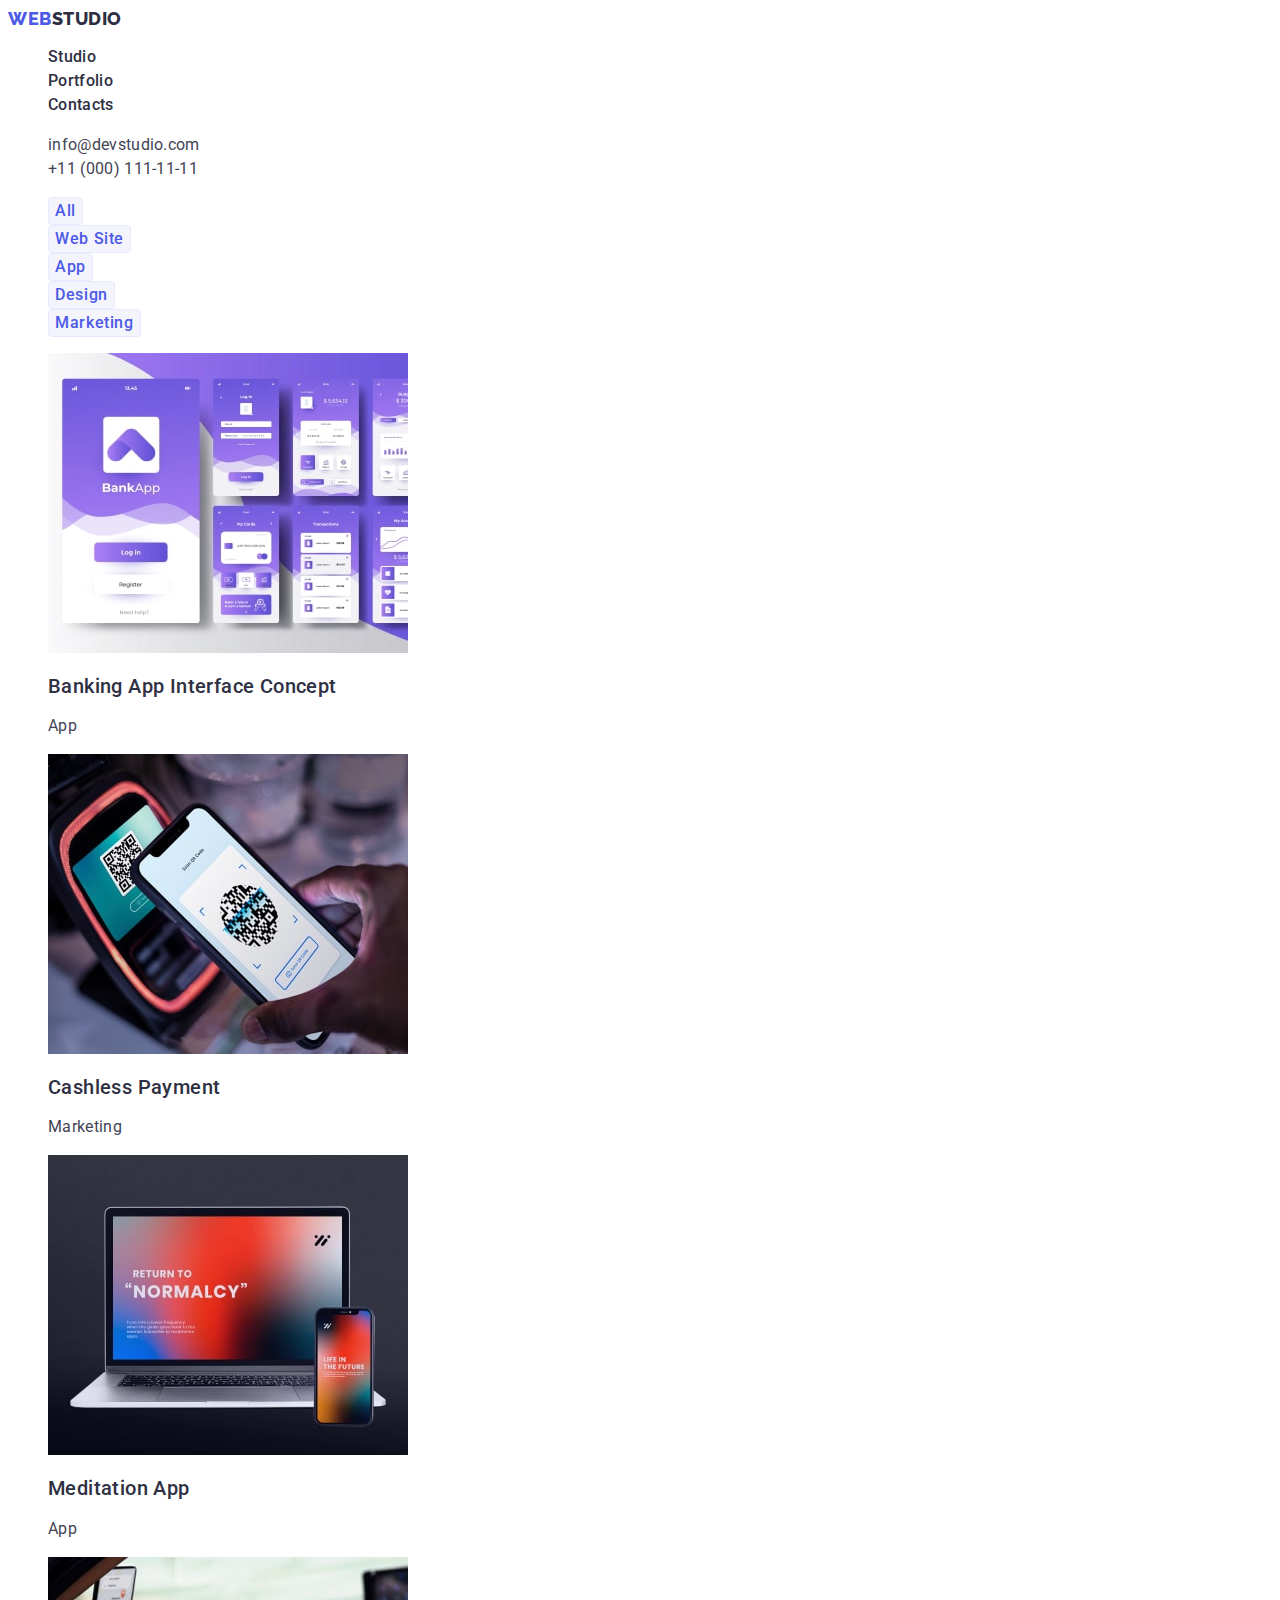
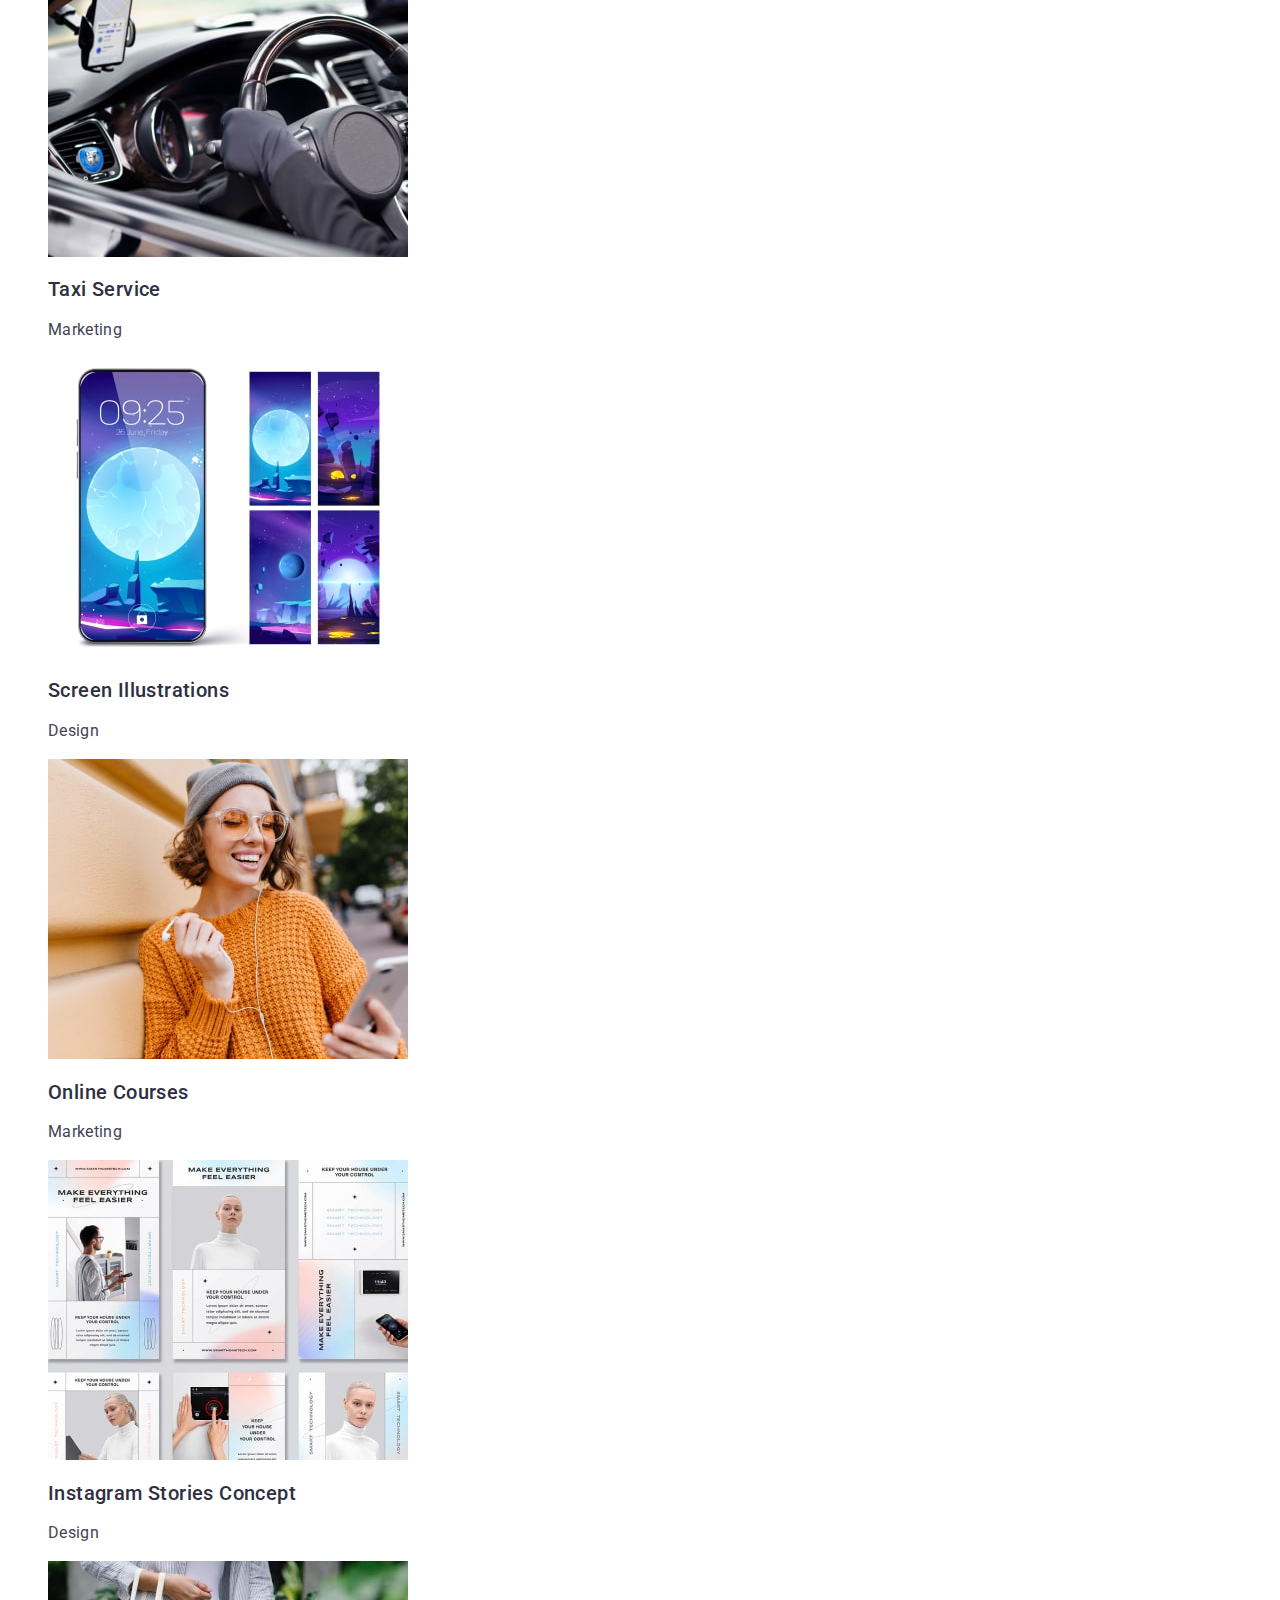
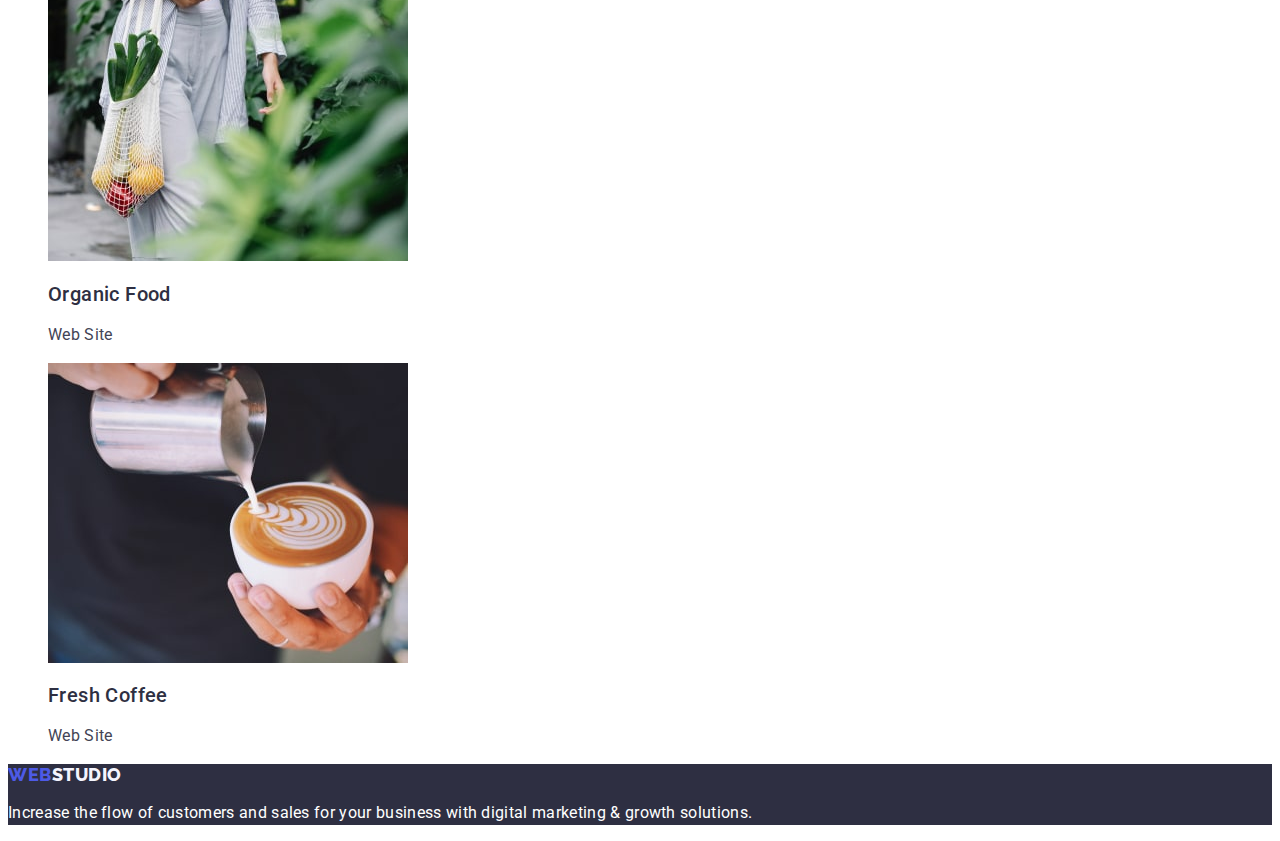
==== portfolio.html @ 47b06391 "Initial commit" ====
<!DOCTYPE html>
<html lang="en">
  <head>
    <meta charset="UTF-8" />
    <meta http-equiv="X-UA-Compatible" content="IE=edge" />
    <meta name="viewport" content="width=device-width, initial-scale=1.0" />
    <title>Портфоліо</title>
    <link rel="preconnect" href="https://fonts.googleapis.com" />
    <link rel="preconnect" href="https://fonts.gstatic.com" crossorigin />
    <link
      href="https://fonts.googleapis.com/css2?family=Raleway:wght@800&family=Roboto:wght@400;500;700;900&display=swap"
      rel="stylesheet"
    />
    <link rel="stylesheet" href="./css/styles.css" />
  </head>
  <body>
    <header class="header">
      <nav class="header-nav">
        <a class="logo link" href="./index.html"
          >Web<span class="header-logo">Studio</span></a
        >
        <ul class="heder-nav-list list">
          <li class="heder-nav-item">
            <a class="heder-nav-link link" href="./index.html">Studio</a>
          </li>
          <li class="heder-nav-item">
            <a class="heder-nav-link link" href="./portfolio.html">Portfolio</a>
          </li>
          <li class="heder-nav-item">
            <a class="heder-nav-link link" href="">Contacts</a>
          </li>
        </ul>
      </nav>
      <address class="contacts">
        <ul class="contacts-list list">
          <li class="contacts-item">
            <a class="contacts-link link" href="mailto:info@devstudio.com"
              >info@devstudio.com</a
            >
          </li>
          <li class="contacts-item">
            <a class="contacts-link link" href="tel:+110001111111"
              >+11 (000) 111-11-11</a
            >
          </li>
        </ul>
      </address>
    </header>
    <main>
      <section class="gallery">
        <h1 hidden>Gallery</h1>
        <ul class="gallery-filters-list list">
          <li class="gallery-filters-item">
            <button class="gallery-filters-btn" type="button">All</button>
          </li>
          <li class="gallery-filters-item">
            <button class="gallery-filters-btn" type="button">Web Site</button>
          </li>
          <li class="gallery-filters-item">
            <button class="gallery-filters-btn" type="button">App</button>
          </li>
          <li class="gallery-filters-item">
            <button class="gallery-filters-btn" type="button">Design</button>
          </li>
          <li class="gallery-filters-item">
            <button class="gallery-filters-btn" type="button">Marketing</button>
          </li>
        </ul>
        <ul class="gallery-list list">
          <li class="gallery-item">
            <a class="link" href="">
              <img
                src="./images/portfolio/portfolio-1.jpg"
                alt="Banking App"
                width="360"
                height="300"
              />
              <h2 class="gallery-list-title">Banking App Interface Concept</h2>
              <p class="gallery-list-text">App</p>
            </a>
          </li>
          <li class="gallery-item">
            <a class="link" href="">
              <img
                src="./images/portfolio/portfolio-2.jpg"
                alt="Cashless Payment"
                width="360"
                height="300"
              />
              <h2 class="gallery-list-title">Cashless Payment</h2>
              <p class="gallery-list-text">Marketing</p>
            </a>
          </li>
          <li class="gallery-item">
            <a class="link" href="">
              <img
                src="./images/portfolio/portfolio-3.jpg"
                alt="Meditation App"
                width="360"
                height="300"
              />
              <h2 class="gallery-list-title">Meditation App</h2>
              <p class="gallery-list-text">App</p>
            </a>
          </li>
          <li class="gallery-item">
            <a class="link" href="">
              <img
                src="./images/portfolio/portfolio-4.jpg"
                alt="car"
                width="360"
                height="300"
              />
              <h2 class="gallery-list-title">Taxi Service</h2>
              <p class="gallery-list-text">Marketing</p>
            </a>
          </li>
          <li class="gallery-item">
            <a class="link" href="">
              <img
                src="./images/portfolio/portfolio-5.jpg"
                alt="Screen Illustrations"
                width="360"
                height="300"
              />
              <h2 class="gallery-list-title">Screen Illustrations</h2>
              <p class="gallery-list-text">Design</p>
            </a>
          </li>
          <li class="gallery-item">
            <a class="link" href="">
              <img
                src="./images/portfolio/portfolio-6.jpg"
                alt="girl with phone"
                width="360"
                height="300"
              />
              <h2 class="gallery-list-title">Online Courses</h2>
              <p class="gallery-list-text">Marketing</p>
            </a>
          </li>
          <li class="gallery-item">
            <a class="link" href="">
              <img
                src="./images/portfolio/portfolio-7.jpg"
                alt="Instagram Stories "
                width="360"
                height="300"
              />
              <h2 class="gallery-list-title">Instagram Stories Concept</h2>
              <p class="gallery-list-text">Design</p></a
            >
          </li>
          <li class="gallery-item">
            <a class="link" href="">
              <img
                src="./images/portfolio/portfolio-8.jpg"
                alt="Organic Food"
                width="360"
                height="300"
              />
              <h2 class="gallery-list-title">Organic Food</h2>
              <p class="gallery-list-text">Web Site</p></a
            >
          </li>
          <li class="gallery-item">
            <a class="link" href="">
              <img
                src="./images/portfolio/portfolio-9.jpg"
                alt="barista makes cappuccino"
                width="360"
                height="300"
              />
              <h2 class="gallery-list-title">Fresh Coffee</h2>
              <p class="gallery-list-text">Web Site</p></a
            >
          </li>
        </ul>
      </section>
    </main>
    <footer class="footer">
      <a class="logo link" href="./index.html"
        >Web<span class="footer-logo">Studio</span></a
      >
      <p class="footer-text">
        Increase the flow of customers and sales for your business with digital
        marketing & growth solutions.
      </p>
    </footer>
  </body>
</html>
---- css/styles.css ----
:root {
  --color-bgd: #2e2f42;
  --color-text: #434455;
  --color-text-accent: #ffffff;
  --color-title: #2e2f42;
  --color-btn-text: #4d5ae5;
  --color-btn-bgd: #f4f4fd;
  --color-btn-bgd-accent: #404bbf;
  --color-btn-text-accent: #ffffff;
}
/* font-family: "Raleway", sans-serif; */

body {
  font-family: "Roboto", sans-serif;
  color: var(--color-text);
}
.list {
  list-style: none;
}

.link {
  text-decoration: none;
}

/* ----- HEADER  -----*/
.logo {
  font-family: "Raleway", sans-serif;
  font-style: normal;
  font-weight: 800;
  font-size: 18px;
  line-height: 1.17;
  color: #4d5ae5;

  letter-spacing: 0.03em;
  text-transform: uppercase;
}
.header-logo {
  color: #2e2f42;
}

.heder-nav-link {
  text-decoration: none;
  font-style: normal;
  font-weight: 500;
  font-size: 16px;
  line-height: 1.5;
  letter-spacing: 0.02em;
  color: var(--color-title);
}
.heder-nav-link:hover,
.heder-nav-link:focus {
  color: #404bbf;
  text-decoration: underline;
}
.contacts {
  font-style: normal;
}
.contacts-link {
  text-decoration: none;
  font-style: normal;
  font-size: 16px;
  line-height: 1.5;
  letter-spacing: 0.02em;
  color: var(--color-text);
}
.contacts-link:hover,
.contacts-link:focus {
  color: #404bbf;
}
/* ----- HERO -----  */
.hero {
  background-color: var(--color-bgd);
}
.hero-title {
  font-style: normal;
  font-weight: 700;
  font-size: 56px;
  line-height: 1.07;
  text-align: center;
  letter-spacing: 0.02em;
  color: var(--color-text-accent);
}
.hero-btn {
  background: #4d5ae5;
  box-shadow: 0px 4px 4px rgba(0, 0, 0, 0.15);
  border-radius: 4px;
  font-family: "Roboto", sans-serif;
  font-style: normal;
  font-weight: 500;
  font-size: 16px;
  line-height: 1.5;
  letter-spacing: 0.04em;
  color: var(--color-text-accent);
  cursor: pointer;
}
.hero-btn:hover,
.hero-btn:focus {
  background-color: var(--color-btn-bgd-accent);
}
.title {
  font-style: normal;
  font-size: 36px;
  line-height: 1.11;
  text-align: center;
  letter-spacing: 0.02em;
  text-transform: capitalize;
  color: var(--color-title);
}
.subtitle {
  font-style: normal;
  font-weight: 500;
  font-size: 20px;
  line-height: 1.2;
  letter-spacing: 0.02em;
  color: var(--color-title);
}
.text {
  font-size: 16px;
  line-height: 1.5;
  letter-spacing: 0.02em;
}
.gallery-filters-btn {
  background: var(--color-btn-bgd);
  border: 1px solid #e7e9fc;
  border-radius: 4px;
  font-family: "Roboto", sans-serif;
  font-style: normal;
  font-weight: 500;
  font-size: 16px;
  line-height: 1.5;
  letter-spacing: 0.04em;
  color: var(--color-btn-text);
  cursor: pointer;
}
.gallery-filters-btn:hover,
.gallery-filters-btn:focus {
  background: var(--color-btn-bgd-accent);
  color: var(--color-btn-text-accent);
}
.gallery-list-title {
  font-style: normal;
  font-weight: 500;
  font-size: 20px;
  line-height: 1.2;
  letter-spacing: 0.02em;
  color: var(--color-title);
}
.gallery-list-text {
  font-size: 16px;
  line-height: 1.5;
  letter-spacing: 0.02em;
  color: var(--color-text);
}
.footer {
  background-color: var(--color-bgd);
}
.footer-logo {
  color: #f4f4fd;
}
.footer-text {
  font-size: 16px;
  line-height: 1.5;
  letter-spacing: 0.02em;
  color: var(--color-text-accent);
}
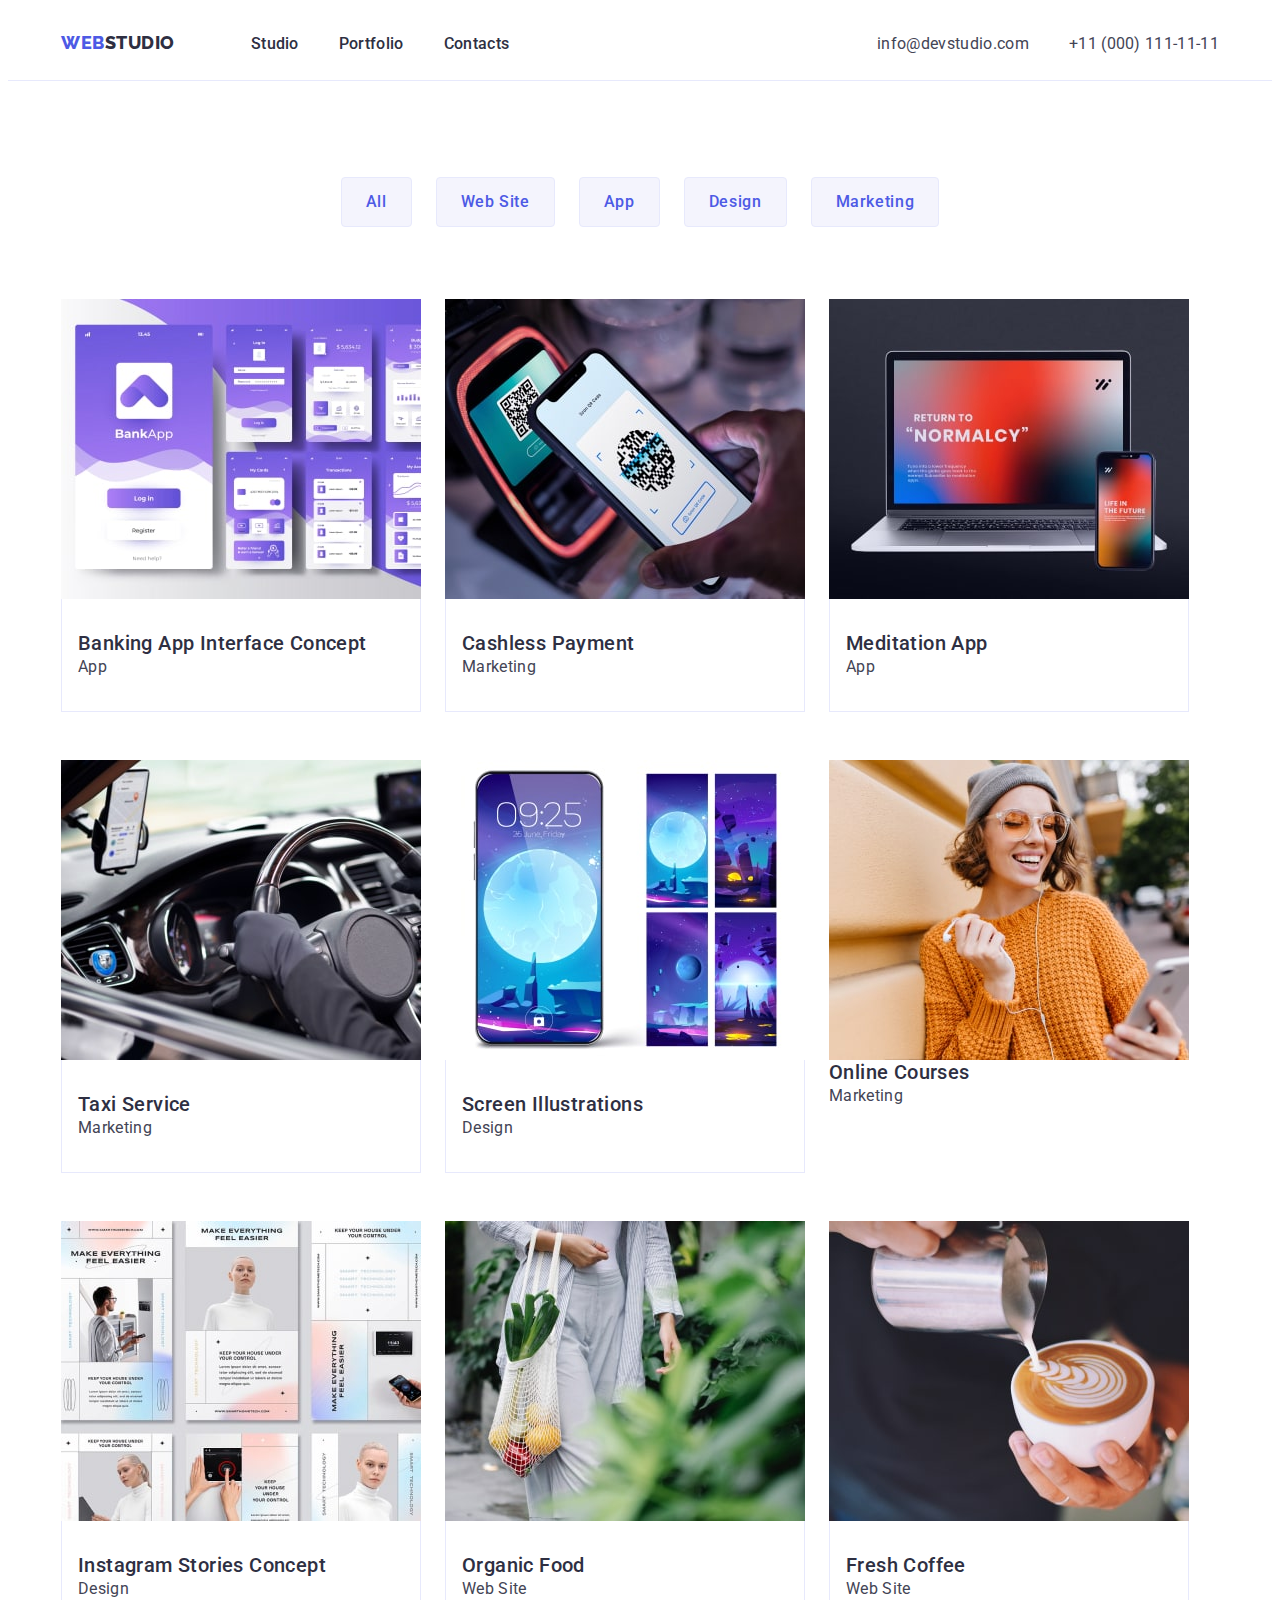
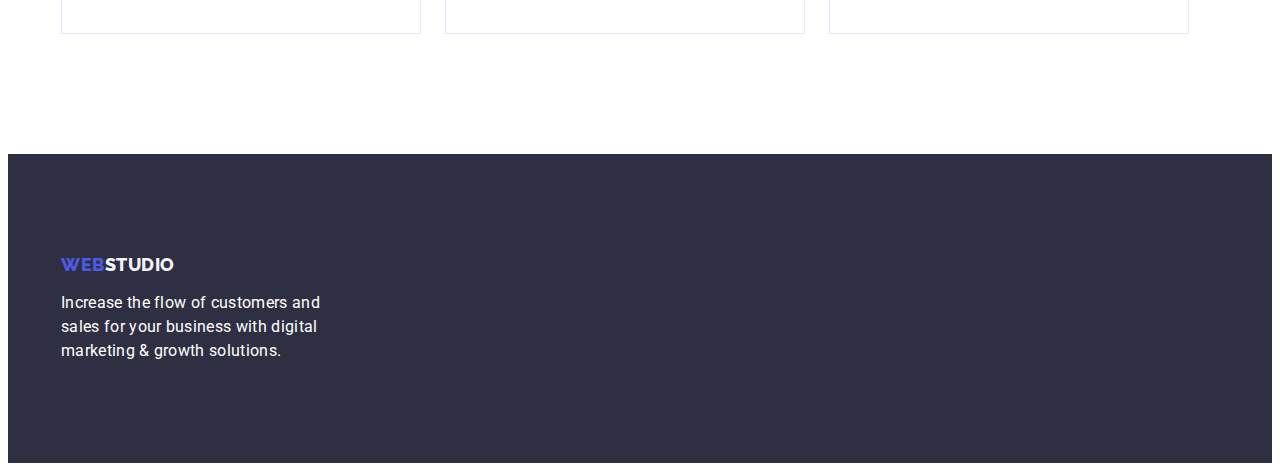
==== commit 3f43cdb8: "portfolio" ====
--- a/portfolio.html
+++ b/portfolio.html
@@ -11,181 +11,216 @@
       href="https://fonts.googleapis.com/css2?family=Raleway:wght@800&family=Roboto:wght@400;500;700;900&display=swap"
       rel="stylesheet"
     />
+    <link
+      rel="stylesheet"
+      href="https://cdnjs.cloudflare.com/ajax/libs/modern-normalize/1.1.0/modern-normalize.min.css"
+      integrity="sha512-wpPYUAdjBVSE4KJnH1VR1HeZfpl1ub8YT/NKx4PuQ5NmX2tKuGu6U/JRp5y+Y8XG2tV+wKQpNHVUX03MfMFn9Q=="
+      crossorigin="anonymous"
+      referrerpolicy="no-referrer"
+    />
     <link rel="stylesheet" href="./css/styles.css" />
   </head>
   <body>
     <header class="header">
-      <nav class="header-nav">
-        <a class="logo link" href="./index.html"
-          >Web<span class="header-logo">Studio</span></a
-        >
-        <ul class="heder-nav-list list">
-          <li class="heder-nav-item">
-            <a class="heder-nav-link link" href="./index.html">Studio</a>
-          </li>
-          <li class="heder-nav-item">
-            <a class="heder-nav-link link" href="./portfolio.html">Portfolio</a>
-          </li>
-          <li class="heder-nav-item">
-            <a class="heder-nav-link link" href="">Contacts</a>
-          </li>
-        </ul>
-      </nav>
-      <address class="contacts">
-        <ul class="contacts-list list">
-          <li class="contacts-item">
-            <a class="contacts-link link" href="mailto:info@devstudio.com"
-              >info@devstudio.com</a
-            >
-          </li>
-          <li class="contacts-item">
-            <a class="contacts-link link" href="tel:+110001111111"
-              >+11 (000) 111-11-11</a
-            >
-          </li>
-        </ul>
-      </address>
+      <div class="container header-wrap">
+        <nav class="header-nav">
+          <a class="logo" href="./index.html"
+            >Web<span class="header-logo">Studio</span></a
+          >
+          <ul class="heder-nav-list">
+            <li class="heder-nav-item">
+              <a class="heder-nav-link" href="./index.html">Studio</a>
+            </li>
+            <li class="heder-nav-item">
+              <a class="heder-nav-link" href="./portfolio.html">Portfolio</a>
+            </li>
+            <li class="heder-nav-item">
+              <a class="heder-nav-link" href="">Contacts</a>
+            </li>
+          </ul>
+        </nav>
+        <address class="contacts">
+          <ul class="contacts-list">
+            <li class="contacts-item">
+              <a class="contacts-link" href="mailto:info@devstudio.com"
+                >info@devstudio.com</a
+              >
+            </li>
+            <li class="contacts-item">
+              <a class="contacts-link" href="tel:+110001111111"
+                >+11 (000) 111-11-11</a
+              >
+            </li>
+          </ul>
+        </address>
+      </div>
     </header>
     <main>
       <section class="gallery">
-        <h1 hidden>Gallery</h1>
-        <ul class="gallery-filters-list list">
-          <li class="gallery-filters-item">
-            <button class="gallery-filters-btn" type="button">All</button>
-          </li>
-          <li class="gallery-filters-item">
-            <button class="gallery-filters-btn" type="button">Web Site</button>
-          </li>
-          <li class="gallery-filters-item">
-            <button class="gallery-filters-btn" type="button">App</button>
-          </li>
-          <li class="gallery-filters-item">
-            <button class="gallery-filters-btn" type="button">Design</button>
-          </li>
-          <li class="gallery-filters-item">
-            <button class="gallery-filters-btn" type="button">Marketing</button>
-          </li>
-        </ul>
-        <ul class="gallery-list list">
-          <li class="gallery-item">
-            <a class="link" href="">
-              <img
-                src="./images/portfolio/portfolio-1.jpg"
-                alt="Banking App"
-                width="360"
-                height="300"
-              />
-              <h2 class="gallery-list-title">Banking App Interface Concept</h2>
-              <p class="gallery-list-text">App</p>
-            </a>
-          </li>
-          <li class="gallery-item">
-            <a class="link" href="">
-              <img
-                src="./images/portfolio/portfolio-2.jpg"
-                alt="Cashless Payment"
-                width="360"
-                height="300"
-              />
-              <h2 class="gallery-list-title">Cashless Payment</h2>
-              <p class="gallery-list-text">Marketing</p>
-            </a>
-          </li>
-          <li class="gallery-item">
-            <a class="link" href="">
-              <img
-                src="./images/portfolio/portfolio-3.jpg"
-                alt="Meditation App"
-                width="360"
-                height="300"
-              />
-              <h2 class="gallery-list-title">Meditation App</h2>
-              <p class="gallery-list-text">App</p>
-            </a>
-          </li>
-          <li class="gallery-item">
-            <a class="link" href="">
-              <img
-                src="./images/portfolio/portfolio-4.jpg"
-                alt="car"
-                width="360"
-                height="300"
-              />
-              <h2 class="gallery-list-title">Taxi Service</h2>
-              <p class="gallery-list-text">Marketing</p>
-            </a>
-          </li>
-          <li class="gallery-item">
-            <a class="link" href="">
-              <img
-                src="./images/portfolio/portfolio-5.jpg"
-                alt="Screen Illustrations"
-                width="360"
-                height="300"
-              />
-              <h2 class="gallery-list-title">Screen Illustrations</h2>
-              <p class="gallery-list-text">Design</p>
-            </a>
-          </li>
-          <li class="gallery-item">
-            <a class="link" href="">
-              <img
-                src="./images/portfolio/portfolio-6.jpg"
-                alt="girl with phone"
-                width="360"
-                height="300"
-              />
-              <h2 class="gallery-list-title">Online Courses</h2>
-              <p class="gallery-list-text">Marketing</p>
-            </a>
-          </li>
-          <li class="gallery-item">
-            <a class="link" href="">
-              <img
-                src="./images/portfolio/portfolio-7.jpg"
-                alt="Instagram Stories "
-                width="360"
-                height="300"
-              />
-              <h2 class="gallery-list-title">Instagram Stories Concept</h2>
-              <p class="gallery-list-text">Design</p></a
-            >
-          </li>
-          <li class="gallery-item">
-            <a class="link" href="">
-              <img
-                src="./images/portfolio/portfolio-8.jpg"
-                alt="Organic Food"
-                width="360"
-                height="300"
-              />
-              <h2 class="gallery-list-title">Organic Food</h2>
-              <p class="gallery-list-text">Web Site</p></a
-            >
-          </li>
-          <li class="gallery-item">
-            <a class="link" href="">
-              <img
-                src="./images/portfolio/portfolio-9.jpg"
-                alt="barista makes cappuccino"
-                width="360"
-                height="300"
-              />
-              <h2 class="gallery-list-title">Fresh Coffee</h2>
-              <p class="gallery-list-text">Web Site</p></a
-            >
-          </li>
-        </ul>
+        <div class="container">
+          <h1 class="visually-hidden">Gallery</h1>
+          <ul class="gallery-filters-list">
+            <li class="gallery-filters-item">
+              <button class="gallery-filters-btn" type="button">All</button>
+            </li>
+            <li class="gallery-filters-item">
+              <button class="gallery-filters-btn" type="button">
+                Web Site
+              </button>
+            </li>
+            <li class="gallery-filters-item">
+              <button class="gallery-filters-btn" type="button">App</button>
+            </li>
+            <li class="gallery-filters-item">
+              <button class="gallery-filters-btn" type="button">Design</button>
+            </li>
+            <li class="gallery-filters-item">
+              <button class="gallery-filters-btn" type="button">
+                Marketing
+              </button>
+            </li>
+          </ul>
+          <ul class="gallery-list">
+            <li class="gallery-item">
+              <a class="link" href="">
+                <img
+                  src="./images/portfolio/portfolio-1.jpg"
+                  alt="Banking App"
+                  width="360"
+                  height="300"
+                />
+                <div class="gallery-description">
+                  <h2 class="gallery-list-title">
+                    Banking App Interface Concept
+                  </h2>
+                  <p class="gallery-list-text">App</p>
+                </div>
+              </a>
+            </li>
+            <li class="gallery-item">
+              <a class="link" href="">
+                <img
+                  src="./images/portfolio/portfolio-2.jpg"
+                  alt="Cashless Payment"
+                  width="360"
+                  height="300"
+                />
+                <div class="gallery-description">
+                  <h2 class="gallery-list-title">Cashless Payment</h2>
+                  <p class="gallery-list-text">Marketing</p>
+                </div>
+              </a>
+            </li>
+            <li class="gallery-item">
+              <a class="link" href="">
+                <img
+                  src="./images/portfolio/portfolio-3.jpg"
+                  alt="Meditation App"
+                  width="360"
+                  height="300"
+                />
+                <div class="gallery-description">
+                  <h2 class="gallery-list-title">Meditation App</h2>
+                  <p class="gallery-list-text">App</p>
+                </div>
+              </a>
+            </li>
+            <li class="gallery-item">
+              <a class="link" href="">
+                <img
+                  src="./images/portfolio/portfolio-4.jpg"
+                  alt="car"
+                  width="360"
+                  height="300"
+                />
+                <div class="gallery-description">
+                  <h2 class="gallery-list-title">Taxi Service</h2>
+                  <p class="gallery-list-text">Marketing</p>
+                </div>
+              </a>
+            </li>
+            <li class="gallery-item">
+              <a class="link" href="">
+                <img
+                  src="./images/portfolio/portfolio-5.jpg"
+                  alt="Screen Illustrations"
+                  width="360"
+                  height="300"
+                />
+                <div class="gallery-description">
+                  <h2 class="gallery-list-title">Screen Illustrations</h2>
+                  <p class="gallery-list-text">Design</p>
+                </div>
+              </a>
+            </li>
+            <li class="gallery-item">
+              <a class="link" href="">
+                <img
+                  src="./images/portfolio/portfolio-6.jpg"
+                  alt="girl with phone"
+                  width="360"
+                  height="300"
+                />
+                <h2 class="gallery-list-title">Online Courses</h2>
+                <p class="gallery-list-text">Marketing</p>
+              </a>
+            </li>
+            <li class="gallery-item">
+              <a class="link" href="">
+                <img
+                  src="./images/portfolio/portfolio-7.jpg"
+                  alt="Instagram Stories "
+                  width="360"
+                  height="300"
+                />
+                <div class="gallery-description">
+                  <h2 class="gallery-list-title">Instagram Stories Concept</h2>
+                  <p class="gallery-list-text">Design</p>
+                </div>
+              </a>
+            </li>
+            <li class="gallery-item">
+              <a class="link" href="">
+                <img
+                  src="./images/portfolio/portfolio-8.jpg"
+                  alt="Organic Food"
+                  width="360"
+                  height="300"
+                />
+                <div class="gallery-description">
+                  <h2 class="gallery-list-title">Organic Food</h2>
+                  <p class="gallery-list-text">Web Site</p>
+                </div>
+              </a>
+            </li>
+            <li class="gallery-item">
+              <a class="link" href="">
+                <img
+                  src="./images/portfolio/portfolio-9.jpg"
+                  alt="barista makes cappuccino"
+                  width="360"
+                  height="300"
+                />
+                <div class="gallery-description">
+                  <h2 class="gallery-list-title">Fresh Coffee</h2>
+                  <p class="gallery-list-text">Web Site</p>
+                </div>
+              </a>
+            </li>
+          </ul>
+        </div>
       </section>
     </main>
     <footer class="footer">
-      <a class="logo link" href="./index.html"
-        >Web<span class="footer-logo">Studio</span></a
-      >
-      <p class="footer-text">
-        Increase the flow of customers and sales for your business with digital
-        marketing & growth solutions.
-      </p>
+      <div class="container">
+        <a class="logo link" href="./index.html"
+          >Web<span class="footer-logo">Studio</span></a
+        >
+        <p class="footer-text">
+          Increase the flow of customers and sales for your business with
+          digital marketing & growth solutions.
+        </p>
+      </div>
     </footer>
   </body>
 </html>
--- a/css/styles.css
+++ b/css/styles.css
@@ -7,56 +7,107 @@
   --color-btn-bgd: #f4f4fd;
   --color-btn-bgd-accent: #404bbf;
   --color-btn-text-accent: #ffffff;
-}
-/* font-family: "Raleway", sans-serif; */
+  --gap: 24px;
+}
 
 body {
   font-family: "Roboto", sans-serif;
   color: var(--color-text);
-}
-.list {
+  font-style: normal;
+}
+a {
+  text-decoration: none;
+}
+img {
+  display: block;
+  max-width: 100%;
+  height: auto;
+}
+ul {
+  margin: 0;
+  padding: 0;
   list-style: none;
 }
-
-.link {
-  text-decoration: none;
-}
-
-/* ----- HEADER  -----*/
+p,
+h1,
+h2,
+h3,
+h4,
+h5,
+h6 {
+  margin: 0;
+}
+.visually-hidden {
+  position: absolute;
+  width: 1px;
+  height: 1px;
+  margin: -1px;
+  border: 0;
+  padding: 0;
+  white-space: nowrap;
+  clip-path: inset(100%);
+  clip: rect(0 0 0 0);
+  overflow: hidden;
+}
+.container {
+  max-width: 1158px;
+  padding-left: 15px;
+  padding-right: 15px;
+  margin: 0 auto;
+}
+.section {
+  padding-top: 120px;
+  padding-bottom: 120px;
+}
+
+.header {
+  padding: 24px 0;
+  border-bottom: 1px solid #e7e9fc;
+}
 .logo {
   font-family: "Raleway", sans-serif;
-  font-style: normal;
   font-weight: 800;
   font-size: 18px;
   line-height: 1.17;
   color: #4d5ae5;
-
   letter-spacing: 0.03em;
   text-transform: uppercase;
 }
 .header-logo {
   color: #2e2f42;
 }
+.header-wrap {
+  display: flex;
+  justify-content: space-between;
+}
+.header-nav {
+  display: flex;
+}
+.heder-nav-list {
+  display: flex;
+  gap: 40px;
+  margin-left: 76px;
+}
+.contacts-list {
+  display: flex;
+  gap: 40px;
+}
 
 .heder-nav-link {
-  text-decoration: none;
-  font-style: normal;
-  font-weight: 500;
-  font-size: 16px;
-  line-height: 1.5;
-  letter-spacing: 0.02em;
-  color: var(--color-title);
+  font-weight: 500;
+  font-size: 16px;
+  line-height: 1.5;
+  letter-spacing: 0.02em;
+  color: var(--color-title);
+  padding: 16px 0px;
 }
 .heder-nav-link:hover,
 .heder-nav-link:focus {
   color: #404bbf;
   text-decoration: underline;
 }
-.contacts {
-  font-style: normal;
-}
+
 .contacts-link {
-  text-decoration: none;
   font-style: normal;
   font-size: 16px;
   line-height: 1.5;
@@ -67,18 +118,22 @@
 .contacts-link:focus {
   color: #404bbf;
 }
-/* ----- HERO -----  */
+
 .hero {
   background-color: var(--color-bgd);
-}
+  padding-top: 188px;
+  padding-bottom: 188px;
+}
+
 .hero-title {
-  font-style: normal;
   font-weight: 700;
   font-size: 56px;
   line-height: 1.07;
+  max-width: 496px;
   text-align: center;
   letter-spacing: 0.02em;
   color: var(--color-text-accent);
+  margin: 0 auto 48px;
 }
 .hero-btn {
   background: #4d5ae5;
@@ -92,13 +147,51 @@
   letter-spacing: 0.04em;
   color: var(--color-text-accent);
   cursor: pointer;
+  display: block;
+  margin: 0 auto;
+  padding: 16px 32px;
 }
 .hero-btn:hover,
 .hero-btn:focus {
   background-color: var(--color-btn-bgd-accent);
 }
+
+.feature-list {
+  display: flex;
+  gap: var(--gap);
+}
+.feature-item {
+  width: calc((1128 - 24 * 3) / 4);
+}
+.product {
+  padding-top: 0;
+}
+
+.product-list {
+  display: flex;
+  gap: var(--gap);
+  margin-top: 120px;
+}
+.product-item {
+  width: calc((1128 - 24 * 2) / 3);
+}
+
+.team {
+  background: #f4f4fd;
+}
+.team-list {
+  display: flex;
+  gap: var(--gap);
+  margin-top: 72px;
+  text-align: center;
+}
+.teamm-ite {
+  width: calc((1128 - 24 * 3) / 4);
+}
+.card-description {
+  padding: 32px 16px;
+}
 .title {
-  font-style: normal;
   font-size: 36px;
   line-height: 1.11;
   text-align: center;
@@ -113,12 +206,14 @@
   line-height: 1.2;
   letter-spacing: 0.02em;
   color: var(--color-title);
+  margin-bottom: 8px;
 }
 .text {
   font-size: 16px;
   line-height: 1.5;
   letter-spacing: 0.02em;
 }
+
 .gallery-filters-btn {
   background: var(--color-btn-bgd);
   border: 1px solid #e7e9fc;
@@ -131,14 +226,36 @@
   letter-spacing: 0.04em;
   color: var(--color-btn-text);
   cursor: pointer;
+  padding: 12px 24px;
 }
 .gallery-filters-btn:hover,
 .gallery-filters-btn:focus {
   background: var(--color-btn-bgd-accent);
   color: var(--color-btn-text-accent);
 }
+.gallery-filters-list {
+  display: flex;
+  gap: var(--gap);
+  justify-content: center;
+  padding-top: 96px;
+  padding-bottom: 72px;
+}
+.gallery-list {
+  display: flex;
+  flex-wrap: wrap;
+  column-gap: var(--gap);
+  row-gap: calc(var(--gap) * 2);
+  margin-bottom: 120px;
+}
+.gallery-item {
+  width: calc((1128 - 24 * 2) / 3);
+}
+.gallery-description {
+  border: 1px solid #e7e9fc;
+  border-top: none;
+  padding: 32px 0 32px 16px;
+}
 .gallery-list-title {
-  font-style: normal;
   font-weight: 500;
   font-size: 20px;
   line-height: 1.2;
@@ -153,6 +270,8 @@
 }
 .footer {
   background-color: var(--color-bgd);
+  padding-top: 100px;
+  padding-bottom: 100px;
 }
 .footer-logo {
   color: #f4f4fd;
@@ -162,4 +281,6 @@
   line-height: 1.5;
   letter-spacing: 0.02em;
   color: var(--color-text-accent);
-}
+  max-width: 264px;
+  margin-top: 16px;
+}
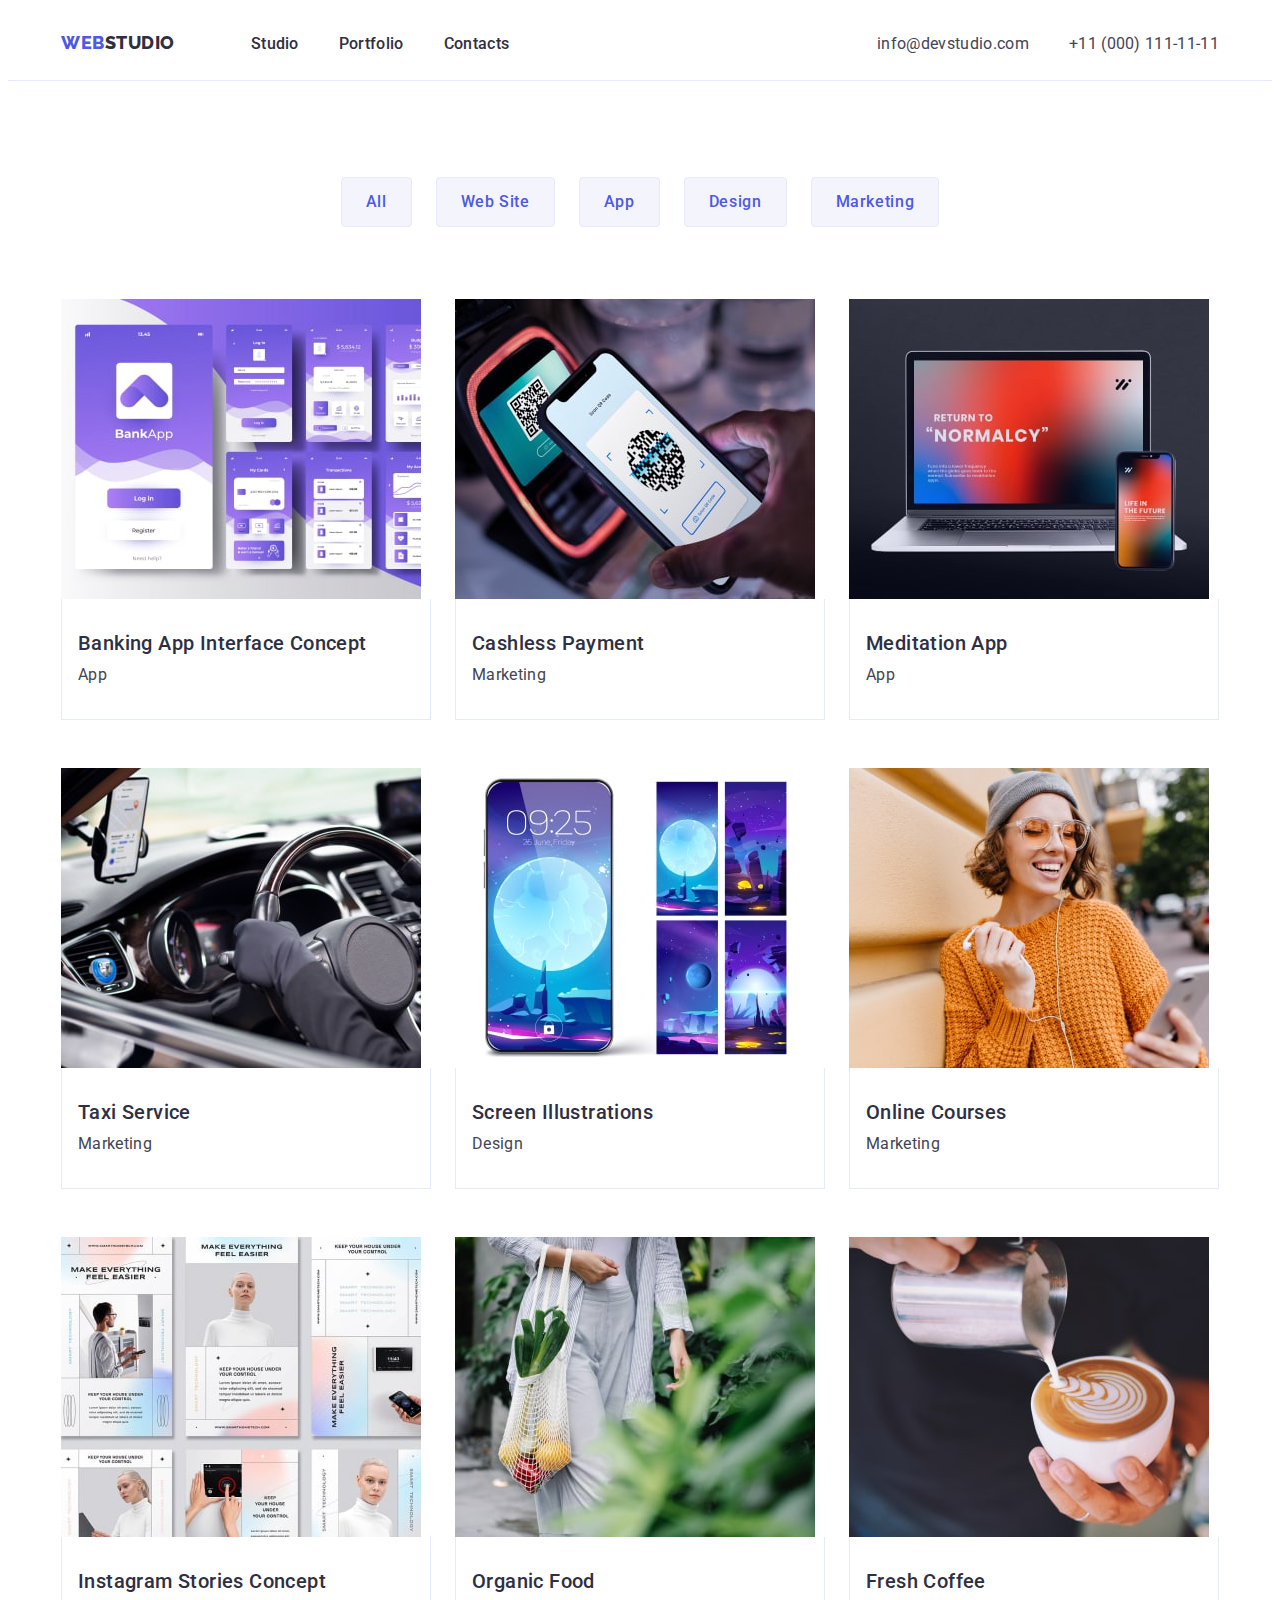
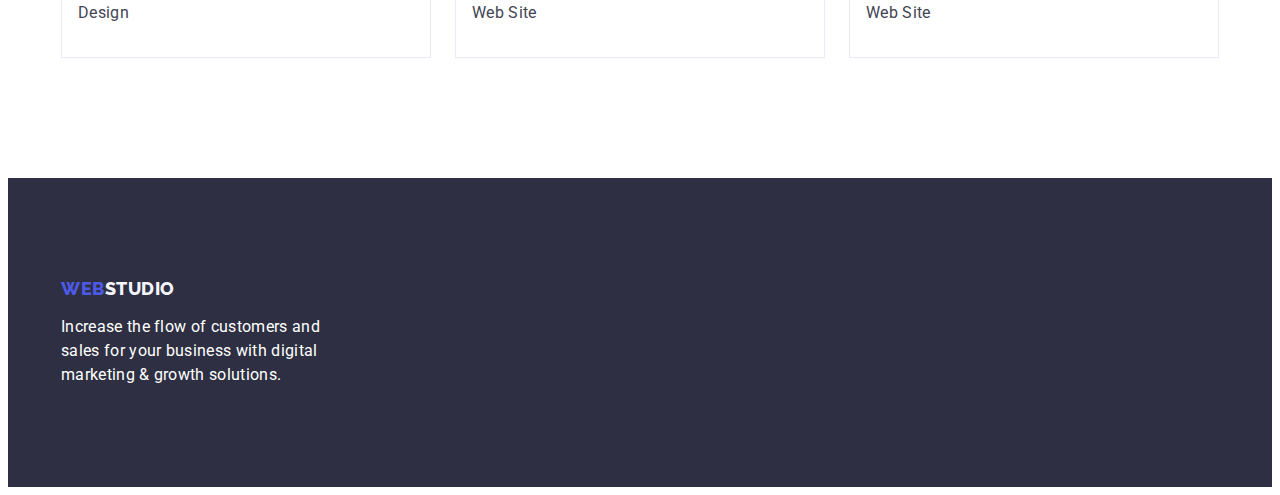
==== commit 1b631531: "corrected" ====
--- a/portfolio.html
+++ b/portfolio.html
@@ -161,8 +161,10 @@
                   width="360"
                   height="300"
                 />
-                <h2 class="gallery-list-title">Online Courses</h2>
-                <p class="gallery-list-text">Marketing</p>
+                <div class="gallery-description">
+                  <h2 class="gallery-list-title">Online Courses</h2>
+                  <p class="gallery-list-text">Marketing</p>
+                </div>
               </a>
             </li>
             <li class="gallery-item">
--- a/css/styles.css
+++ b/css/styles.css
@@ -1,4 +1,5 @@
 :root {
+  --color-logo: #4d5ae5;
   --color-bgd: #2e2f42;
   --color-text: #434455;
   --color-text-accent: #ffffff;
@@ -7,9 +8,10 @@
   --color-btn-bgd: #f4f4fd;
   --color-btn-bgd-accent: #404bbf;
   --color-btn-text-accent: #ffffff;
+  --color-border: #e7e9fc;
+  --color-footer-logo: #f4f4fd;
   --gap: 24px;
 }
-
 body {
   font-family: "Roboto", sans-serif;
   color: var(--color-text);
@@ -62,19 +64,19 @@
 
 .header {
   padding: 24px 0;
-  border-bottom: 1px solid #e7e9fc;
+  border-bottom: 1px solid var(--color-border);
 }
 .logo {
   font-family: "Raleway", sans-serif;
   font-weight: 800;
   font-size: 18px;
   line-height: 1.17;
-  color: #4d5ae5;
+  color: var(--color-logo);
   letter-spacing: 0.03em;
   text-transform: uppercase;
 }
 .header-logo {
-  color: #2e2f42;
+  color: var(--color-title);
 }
 .header-wrap {
   display: flex;
@@ -103,7 +105,7 @@
 }
 .heder-nav-link:hover,
 .heder-nav-link:focus {
-  color: #404bbf;
+  color: var(--color-btn-bgd-accent);
   text-decoration: underline;
 }
 
@@ -116,7 +118,7 @@
 }
 .contacts-link:hover,
 .contacts-link:focus {
-  color: #404bbf;
+  color: var(--color-btn-bgd-accent);
 }
 
 .hero {
@@ -136,11 +138,10 @@
   margin: 0 auto 48px;
 }
 .hero-btn {
-  background: #4d5ae5;
-  box-shadow: 0px 4px 4px rgba(0, 0, 0, 0.15);
+  background: var(--color-btn-text);
+  border: none;
   border-radius: 4px;
   font-family: "Roboto", sans-serif;
-  font-style: normal;
   font-weight: 500;
   font-size: 16px;
   line-height: 1.5;
@@ -161,7 +162,7 @@
   gap: var(--gap);
 }
 .feature-item {
-  width: calc((1128 - 24 * 3) / 4);
+  width: calc((100% - 3 * 24px) / 4);
 }
 .product {
   padding-top: 0;
@@ -170,26 +171,28 @@
 .product-list {
   display: flex;
   gap: var(--gap);
-  margin-top: 120px;
+  margin-top: 74px;
 }
 .product-item {
-  width: calc((1128 - 24 * 2) / 3);
+  width: calc((100% - 2 * 24px) / 3);
 }
 
 .team {
-  background: #f4f4fd;
+  background: var(--color-btn-bgd);
 }
 .team-list {
   display: flex;
   gap: var(--gap);
   margin-top: 72px;
-  text-align: center;
 }
 .teamm-ite {
-  width: calc((1128 - 24 * 3) / 4);
+  width: calc((100% - 3 * 24px) / 4);
 }
 .card-description {
   padding: 32px 16px;
+  border-radius: 0px 0px 4px 4px;
+  background-color: var(--color-text-accent);
+  text-align: center;
 }
 .title {
   font-size: 36px;
@@ -200,7 +203,6 @@
   color: var(--color-title);
 }
 .subtitle {
-  font-style: normal;
   font-weight: 500;
   font-size: 20px;
   line-height: 1.2;
@@ -214,12 +216,22 @@
   letter-spacing: 0.02em;
 }
 
+.gallery {
+  padding-top: 96px;
+  padding-bottom: 120px;
+}
+.gallery-filters-list {
+  display: flex;
+  gap: var(--gap);
+  justify-content: center;
+  margin-bottom: 72px;
+}
+
 .gallery-filters-btn {
   background: var(--color-btn-bgd);
-  border: 1px solid #e7e9fc;
+  border: 1px solid var(--color-border);
   border-radius: 4px;
   font-family: "Roboto", sans-serif;
-  font-style: normal;
   font-weight: 500;
   font-size: 16px;
   line-height: 1.5;
@@ -233,27 +245,21 @@
   background: var(--color-btn-bgd-accent);
   color: var(--color-btn-text-accent);
 }
-.gallery-filters-list {
-  display: flex;
-  gap: var(--gap);
-  justify-content: center;
-  padding-top: 96px;
-  padding-bottom: 72px;
-}
+
 .gallery-list {
   display: flex;
   flex-wrap: wrap;
   column-gap: var(--gap);
   row-gap: calc(var(--gap) * 2);
-  margin-bottom: 120px;
 }
 .gallery-item {
-  width: calc((1128 - 24 * 2) / 3);
+  width: calc((100% - 24px * 2) / 3);
 }
 .gallery-description {
-  border: 1px solid #e7e9fc;
+  border: 1px solid var(--color-border);
   border-top: none;
   padding: 32px 0 32px 16px;
+  background-color: var(--color-text-accent);
 }
 .gallery-list-title {
   font-weight: 500;
@@ -261,6 +267,7 @@
   line-height: 1.2;
   letter-spacing: 0.02em;
   color: var(--color-title);
+  margin-bottom: 8px;
 }
 .gallery-list-text {
   font-size: 16px;
@@ -274,7 +281,7 @@
   padding-bottom: 100px;
 }
 .footer-logo {
-  color: #f4f4fd;
+  color: var(--color-footer-logo);
 }
 .footer-text {
   font-size: 16px;
